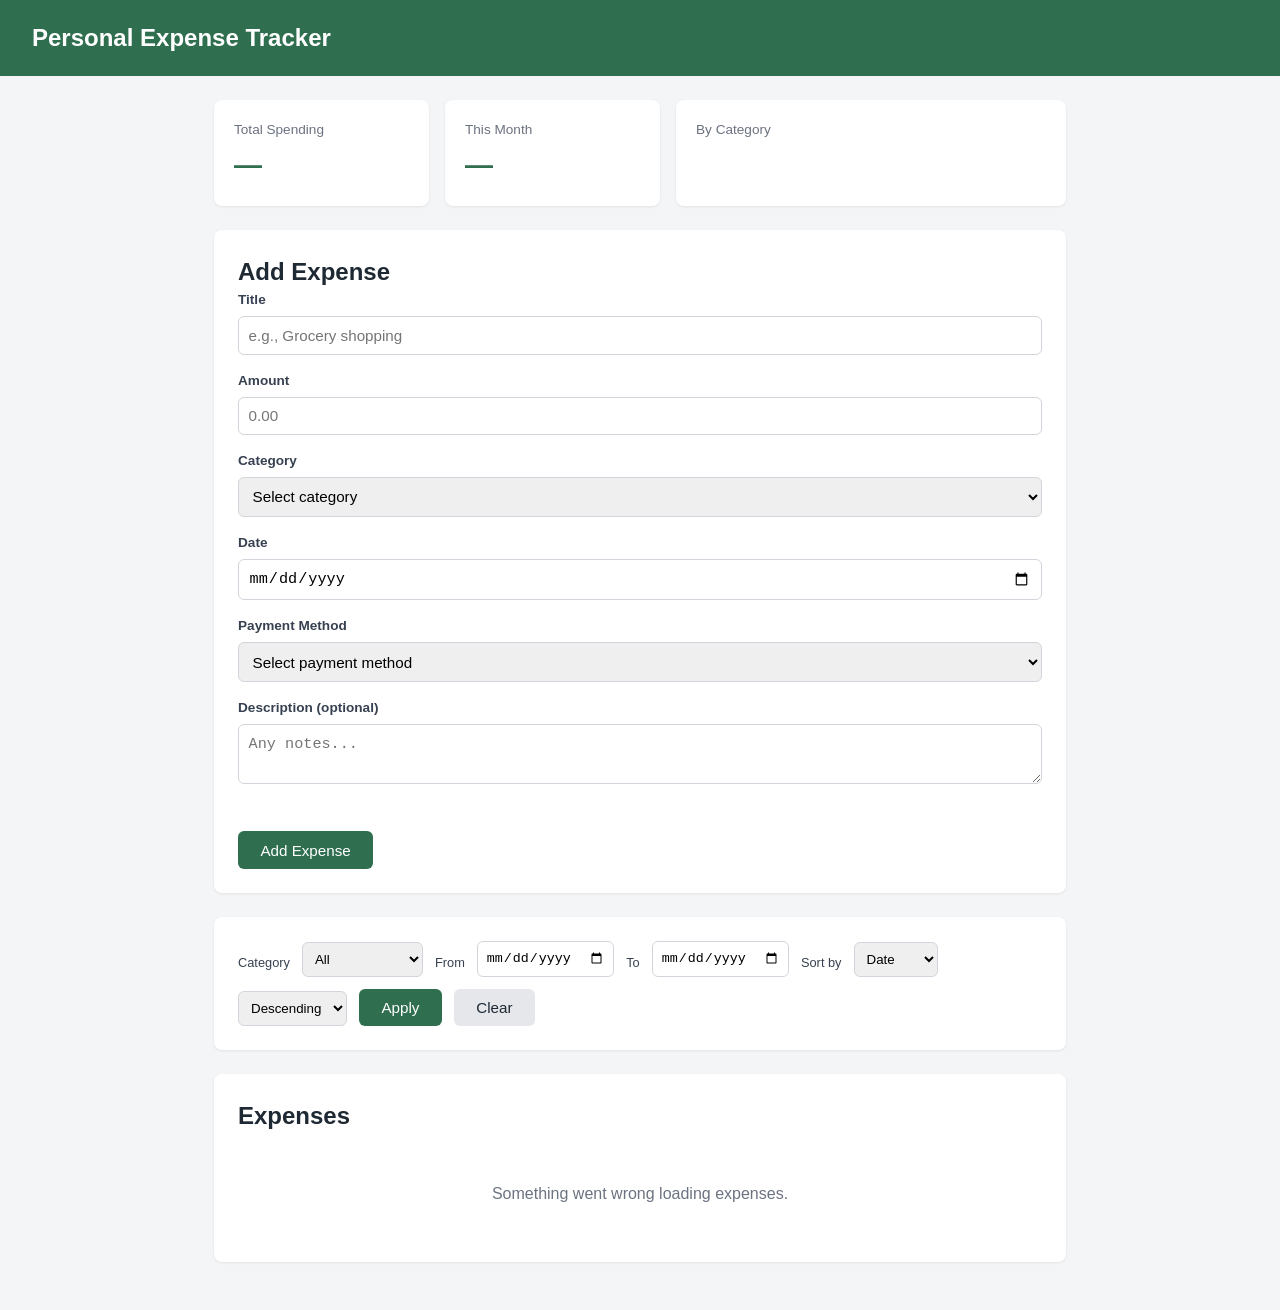
==== src/main/resources/static/index.html @ cff3b28e "Initial commit: Expense Tracker backend, tests and config" ====
<!DOCTYPE html>
<html lang="en">
<head>
    <meta charset="UTF-8">
    <meta name="viewport" content="width=device-width, initial-scale=1.0">
    <title>Personal Expense Tracker</title>
    <link rel="stylesheet" href="css/style.css">
</head>
<body>

<header class="app-header">
    <h1>Personal Expense Tracker</h1>
</header>

<main class="container">

    <section class="dashboard" id="dashboard">
        <div class="summary-card">
            <span class="summary-label">Total Spending</span>
            <span class="summary-value" id="totalSpending">$0.00</span>
        </div>
        <div class="summary-card">
            <span class="summary-label">This Month</span>
            <span class="summary-value" id="monthlySpending">$0.00</span>
        </div>
        <div class="summary-card category-breakdown" id="categoryBreakdown">
            <span class="summary-label">By Category</span>
            <div id="categoryList" class="category-list"><!-- populated by JS --></div>
        </div>
    </section>

    <section class="form-section">
        <h2 id="formTitle">Add Expense</h2>
        <form id="expenseForm">
            <input type="hidden" id="expenseId" value="">

            <div class="form-row">
                <label for="title">Title</label>
                <input type="text" id="title" required maxlength="100" placeholder="e.g., Grocery shopping">
            </div>

            <div class="form-row">
                <label for="amount">Amount</label>
                <input type="number" id="amount" required min="0.01" step="0.01" placeholder="0.00">
            </div>

            <div class="form-row">
                <label for="category">Category</label>
                <select id="category" required>
                    <option value="">Select category</option>
                    <option value="FOOD">Food</option>
                    <option value="TRANSPORT">Transport</option>
                    <option value="EDUCATION">Education</option>
                    <option value="SHOPPING">Shopping</option>
                    <option value="HEALTH">Health</option>
                    <option value="ENTERTAINMENT">Entertainment</option>
                    <option value="BILLS">Bills</option>
                    <option value="OTHER">Other</option>
                </select>
            </div>

            <div class="form-row">
                <label for="expenseDate">Date</label>
                <input type="date" id="expenseDate" required>
            </div>

            <div class="form-row">
                <label for="paymentMethod">Payment Method</label>
                <select id="paymentMethod" required>
                    <option value="">Select payment method</option>
                    <option value="CASH">Cash</option>
                    <option value="CARD">Card</option>
                    <option value="UPI">UPI</option>
                    <option value="NET_BANKING">Net Banking</option>
                    <option value="OTHER">Other</option>
                </select>
            </div>

            <div class="form-row">
                <label for="description">Description (optional)</label>
                <textarea id="description" maxlength="255" placeholder="Any notes..."></textarea>
            </div>

            <div class="form-error" id="formError"></div>

            <div class="form-actions">
                <button type="submit" id="submitBtn">Add Expense</button>
                <button type="button" id="cancelEditBtn" class="secondary-btn hidden">Cancel</button>
            </div>
        </form>
    </section>

    <section class="filters-section">
        <div class="filter-row">
            <label for="filterCategory">Category</label>
            <select id="filterCategory">
                <option value="">All</option>
                <option value="FOOD">Food</option>
                <option value="TRANSPORT">Transport</option>
                <option value="EDUCATION">Education</option>
                <option value="SHOPPING">Shopping</option>
                <option value="HEALTH">Health</option>
                <option value="ENTERTAINMENT">Entertainment</option>
                <option value="BILLS">Bills</option>
                <option value="OTHER">Other</option>
            </select>

            <label for="filterStartDate">From</label>
            <input type="date" id="filterStartDate">

            <label for="filterEndDate">To</label>
            <input type="date" id="filterEndDate">

            <label for="sortBy">Sort by</label>
            <select id="sortBy">
                <option value="expenseDate">Date</option>
                <option value="amount">Amount</option>
            </select>

            <select id="sortDirection">
                <option value="desc">Descending</option>
                <option value="asc">Ascending</option>
            </select>

            <button type="button" id="applyFiltersBtn">Apply</button>
            <button type="button" id="clearFiltersBtn" class="secondary-btn">Clear</button>
        </div>
    </section>

    <section class="list-section">
        <h2>Expenses</h2>
        <div id="expenseList" class="expense-list">
            <!-- populated by JS -->
            <p class="empty-state" id="emptyState">No expenses yet. Add one above.</p>
        </div>
    </section>

</main>

<script src="js/app.js"></script>
</body>
</html>
---- src/main/resources/static/css/style.css ----
* {
    box-sizing: border-box;
    margin: 0;
    padding: 0;
}

body {
    font-family: -apple-system, BlinkMacSystemFont, "Segoe UI", Roboto, sans-serif;
    background-color: #f4f5f7;
    color: #1f2933;
    line-height: 1.5;
}

.app-header {
    background-color: #2f6f4f;
    color: white;
    padding: 1.25rem 2rem;
}

.app-header h1 {
    font-size: 1.5rem;
}

.container {
    max-width: 900px;
    margin: 0 auto;
    padding: 1.5rem;
}

section {
    background: white;
    border-radius: 8px;
    padding: 1.5rem;
    margin-bottom: 1.5rem;
    box-shadow: 0 1px 3px rgba(0, 0, 0, 0.08);
}

/* ===== Dashboard ===== */
.dashboard {
    display: flex;
    gap: 1rem;
    flex-wrap: wrap;
    background: transparent;
    box-shadow: none;
    padding: 0;
}

.summary-card {
    background: white;
    border-radius: 8px;
    padding: 1.25rem;
    flex: 1;
    min-width: 200px;
    box-shadow: 0 1px 3px rgba(0, 0, 0, 0.08);
}

.summary-label {
    display: block;
    font-size: 0.85rem;
    color: #6b7280;
    margin-bottom: 0.25rem;
}

.summary-value {
    display: block;
    font-size: 1.75rem;
    font-weight: 600;
    color: #2f6f4f;
}

.category-breakdown {
    flex: 2;
}

.category-list {
    margin-top: 0.5rem;
    font-size: 0.9rem;
}

.category-list div {
    display: flex;
    justify-content: space-between;
    padding: 0.15rem 0;
}

/* ===== Form ===== */
.form-row {
    margin-bottom: 1rem;
    display: flex;
    flex-direction: column;
}

.form-row label {
    font-size: 0.85rem;
    font-weight: 600;
    margin-bottom: 0.35rem;
    color: #374151;
}

.form-row input,
.form-row select,
.form-row textarea {
    padding: 0.6rem;
    border: 1px solid #d1d5db;
    border-radius: 6px;
    font-size: 0.95rem;
}

.form-row textarea {
    resize: vertical;
    min-height: 60px;
}

.form-error {
    color: #b91c1c;
    font-size: 0.85rem;
    margin-bottom: 0.75rem;
    min-height: 1.2rem;
}

.form-actions {
    display: flex;
    gap: 0.75rem;
}

button {
    background-color: #2f6f4f;
    color: white;
    border: none;
    padding: 0.65rem 1.4rem;
    border-radius: 6px;
    font-size: 0.95rem;
    cursor: pointer;
}

button:hover {
    background-color: #255b40;
}

.secondary-btn {
    background-color: #e5e7eb;
    color: #1f2933;
}

.secondary-btn:hover {
    background-color: #d1d5db;
}

.hidden {
    display: none;
}

/* ===== Filters ===== */
.filter-row {
    display: flex;
    flex-wrap: wrap;
    gap: 0.75rem;
    align-items: flex-end;
}

.filter-row label {
    font-size: 0.8rem;
    display: block;
    margin-bottom: 0.25rem;
    color: #374151;
}

.filter-row select,
.filter-row input {
    padding: 0.5rem;
    border: 1px solid #d1d5db;
    border-radius: 6px;
}

/* ===== Expense List ===== */
.list-section h2 {
    margin-bottom: 1rem;
}

.expense-item {
    display: flex;
    justify-content: space-between;
    align-items: center;
    padding: 0.85rem 0;
    border-bottom: 1px solid #eee;
}

.expense-item:last-child {
    border-bottom: none;
}

.expense-main {
    display: flex;
    flex-direction: column;
}

.expense-title {
    font-weight: 600;
}

.expense-meta {
    font-size: 0.8rem;
    color: #6b7280;
}

.expense-amount {
    font-weight: 600;
    color: #2f6f4f;
    margin-right: 1rem;
}

.expense-actions button {
    padding: 0.4rem 0.8rem;
    font-size: 0.85rem;
    margin-left: 0.4rem;
}

.expense-actions .delete-btn {
    background-color: #b91c1c;
}

.expense-actions .delete-btn:hover {
    background-color: #991b1b;
}

.empty-state {
    color: #6b7280;
    text-align: center;
    padding: 2rem 0;
}
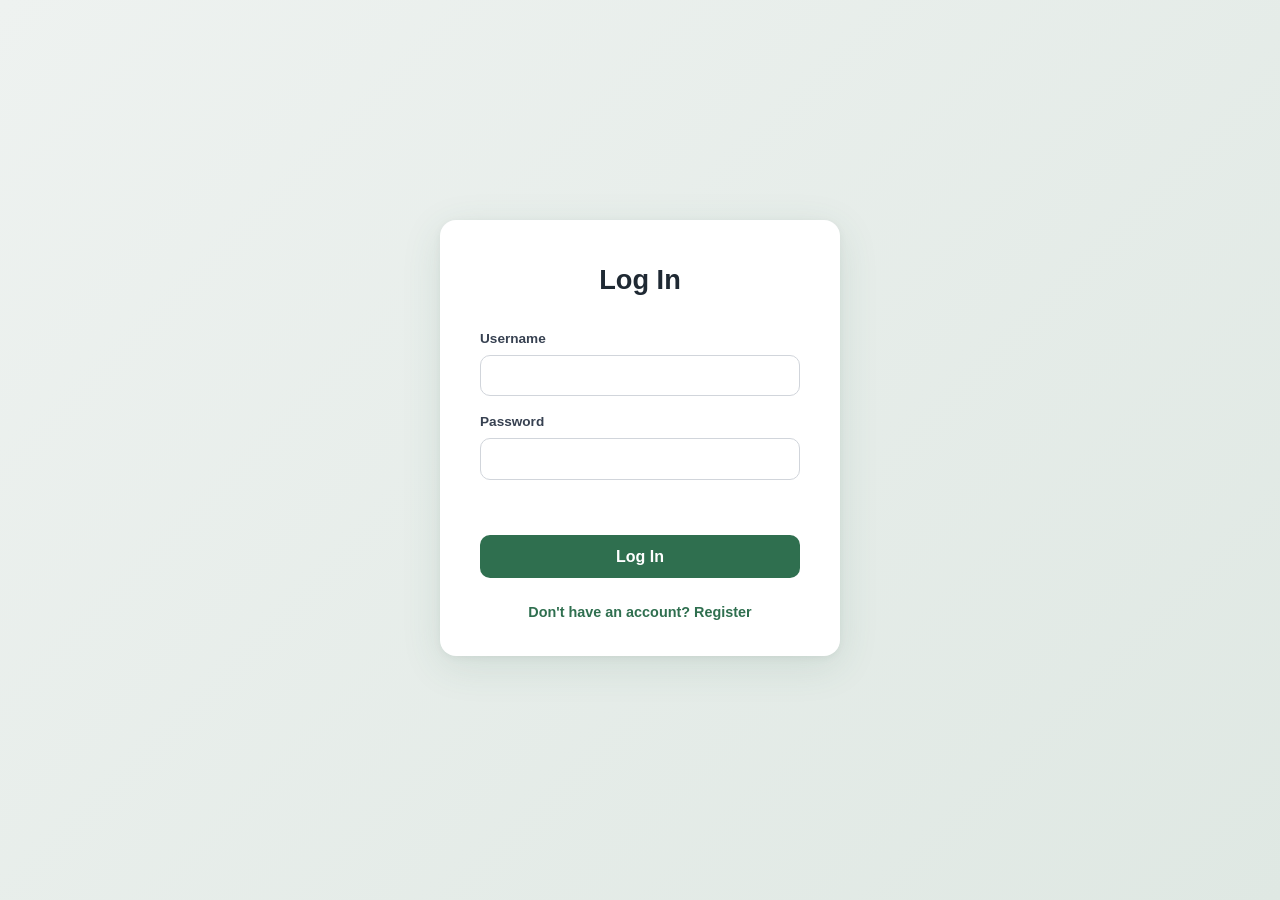
==== commit ddf0a516: "Add JWT authentication, fix login redirect loop, update styling, add Swagger docs" ====
--- a/src/main/resources/static/index.html
+++ b/src/main/resources/static/index.html
@@ -10,6 +10,7 @@
 
 <header class="app-header">
     <h1>Personal Expense Tracker</h1>
+    <button type="button" onclick="logout()" class="secondary-btn" style="float:right;">Logout</button>
 </header>
 
 <main class="container">
@@ -17,11 +18,11 @@
     <section class="dashboard" id="dashboard">
         <div class="summary-card">
             <span class="summary-label">Total Spending</span>
-            <span class="summary-value" id="totalSpending">$0.00</span>
+            <span class="summary-value" id="totalSpending">₹0.00</span>
         </div>
         <div class="summary-card">
             <span class="summary-label">This Month</span>
-            <span class="summary-value" id="monthlySpending">$0.00</span>
+            <span class="summary-value" id="monthlySpending">₹0.00</span>
         </div>
         <div class="summary-card category-breakdown" id="categoryBreakdown">
             <span class="summary-label">By Category</span>
@@ -137,6 +138,8 @@
 
 </main>
 
+<div id="toastContainer" style="position:fixed; bottom:20px; right:20px; z-index:999;"></div>
+
 <script src="js/app.js"></script>
 </body>
 </html>
--- a/src/main/resources/static/css/style.css
+++ b/src/main/resources/static/css/style.css
@@ -227,4 +227,113 @@
     color: #6b7280;
     text-align: center;
     padding: 2rem 0;
+}
+.spinner {
+  display: inline-block;
+  width: 28px;
+  height: 28px;
+  border: 3px solid #d1d5db;
+  border-top-color: #2f6f4f;
+  border-radius: 50%;
+  animation: spin 0.7s linear infinite;
+  margin: 1.5rem auto;
+}
+@keyframes spin { to { transform: rotate(360deg); } }
+.spinner-wrap { text-align: center; padding: 1rem 0; }
+
+.toast {
+  background: #2f6f4f;
+  color: white;
+  padding: 0.75rem 1.25rem;
+  border-radius: 6px;
+  margin-top: 0.5rem;
+  box-shadow: 0 2px 8px rgba(0,0,0,0.2);
+  animation: slideIn 0.25s ease-out, fadeOut 0.4s ease-in 2.6s forwards;
+}
+.toast.error {
+  background: #b91c1c;
+}
+@keyframes slideIn {
+  from { transform: translateX(100%); opacity: 0; }
+  to { transform: translateX(0); opacity: 1; }
+}
+@keyframes fadeOut {
+  to { opacity: 0; transform: translateY(-10px); }
+}
+
+/* ===== Auth Page (login.html / register) ===== */
+body:has(.auth-card) {
+    background: linear-gradient(135deg, #eef2f0 0%, #dfe8e3 100%);
+    min-height: 100vh;
+}
+
+.auth-card {
+    background: white;
+    border-radius: 16px;
+    padding: 2.5rem 2.5rem 2rem;
+    box-shadow: 0 10px 40px rgba(47, 111, 79, 0.12), 0 2px 8px rgba(0, 0, 0, 0.05);
+    animation: fadeUp 0.35s ease;
+}
+
+@keyframes fadeUp {
+    from { opacity: 0; transform: translateY(14px); }
+    to   { opacity: 1; transform: translateY(0); }
+}
+
+.auth-card h2 {
+    font-size: 1.7rem;
+    font-weight: 700;
+    color: #1f2933;
+    margin-bottom: 1.75rem;
+    text-align: center;
+}
+
+.auth-card .form-row input {
+    padding: 0.7rem 0.9rem;
+    border-radius: 10px;
+    border: 1.5px solid #d1d5db;
+    transition: border-color 0.15s ease, box-shadow 0.15s ease;
+}
+
+.auth-card .form-row input:focus {
+    outline: none;
+    border-color: #2f6f4f;
+    box-shadow: 0 0 0 3px rgba(47, 111, 79, 0.15);
+}
+
+.auth-card button[type="submit"] {
+    width: 100%;
+    padding: 0.8rem;
+    border-radius: 10px;
+    font-weight: 600;
+    font-size: 1rem;
+    margin-top: 0.5rem;
+    transition: background 0.15s ease, transform 0.1s ease;
+}
+
+.auth-card button[type="submit"]:active {
+    transform: scale(0.98);
+}
+
+.toggle-link {
+    text-align: center;
+    margin-top: 1.5rem;
+    font-size: 0.9rem;
+}
+
+.toggle-link a {
+    color: #2f6f4f;
+    font-weight: 600;
+    text-decoration: none;
+}
+
+.toggle-link a:hover {
+    text-decoration: underline;
+}
+
+.auth-error:not(:empty) {
+    background: #fef2f2;
+    border: 1px solid #fecaca;
+    padding: 0.6rem 0.9rem;
+    border-radius: 8px;
 }
